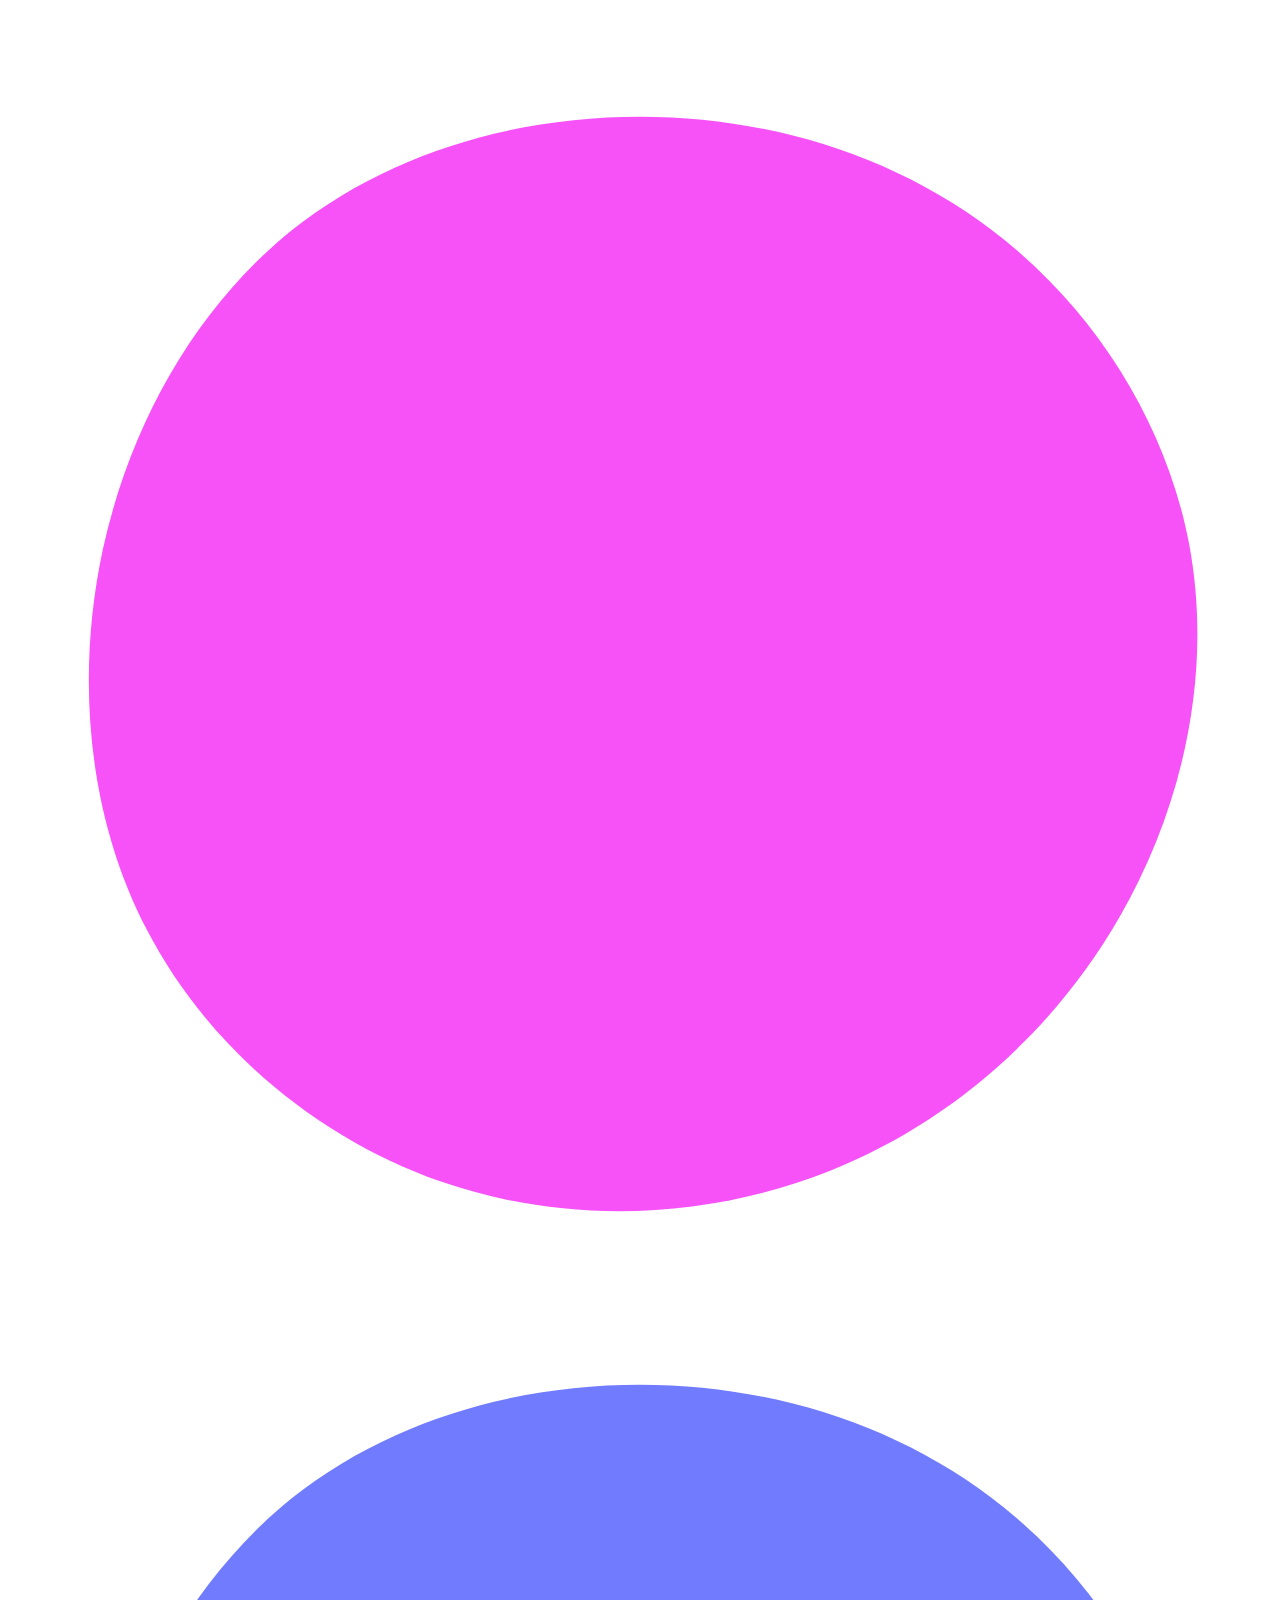
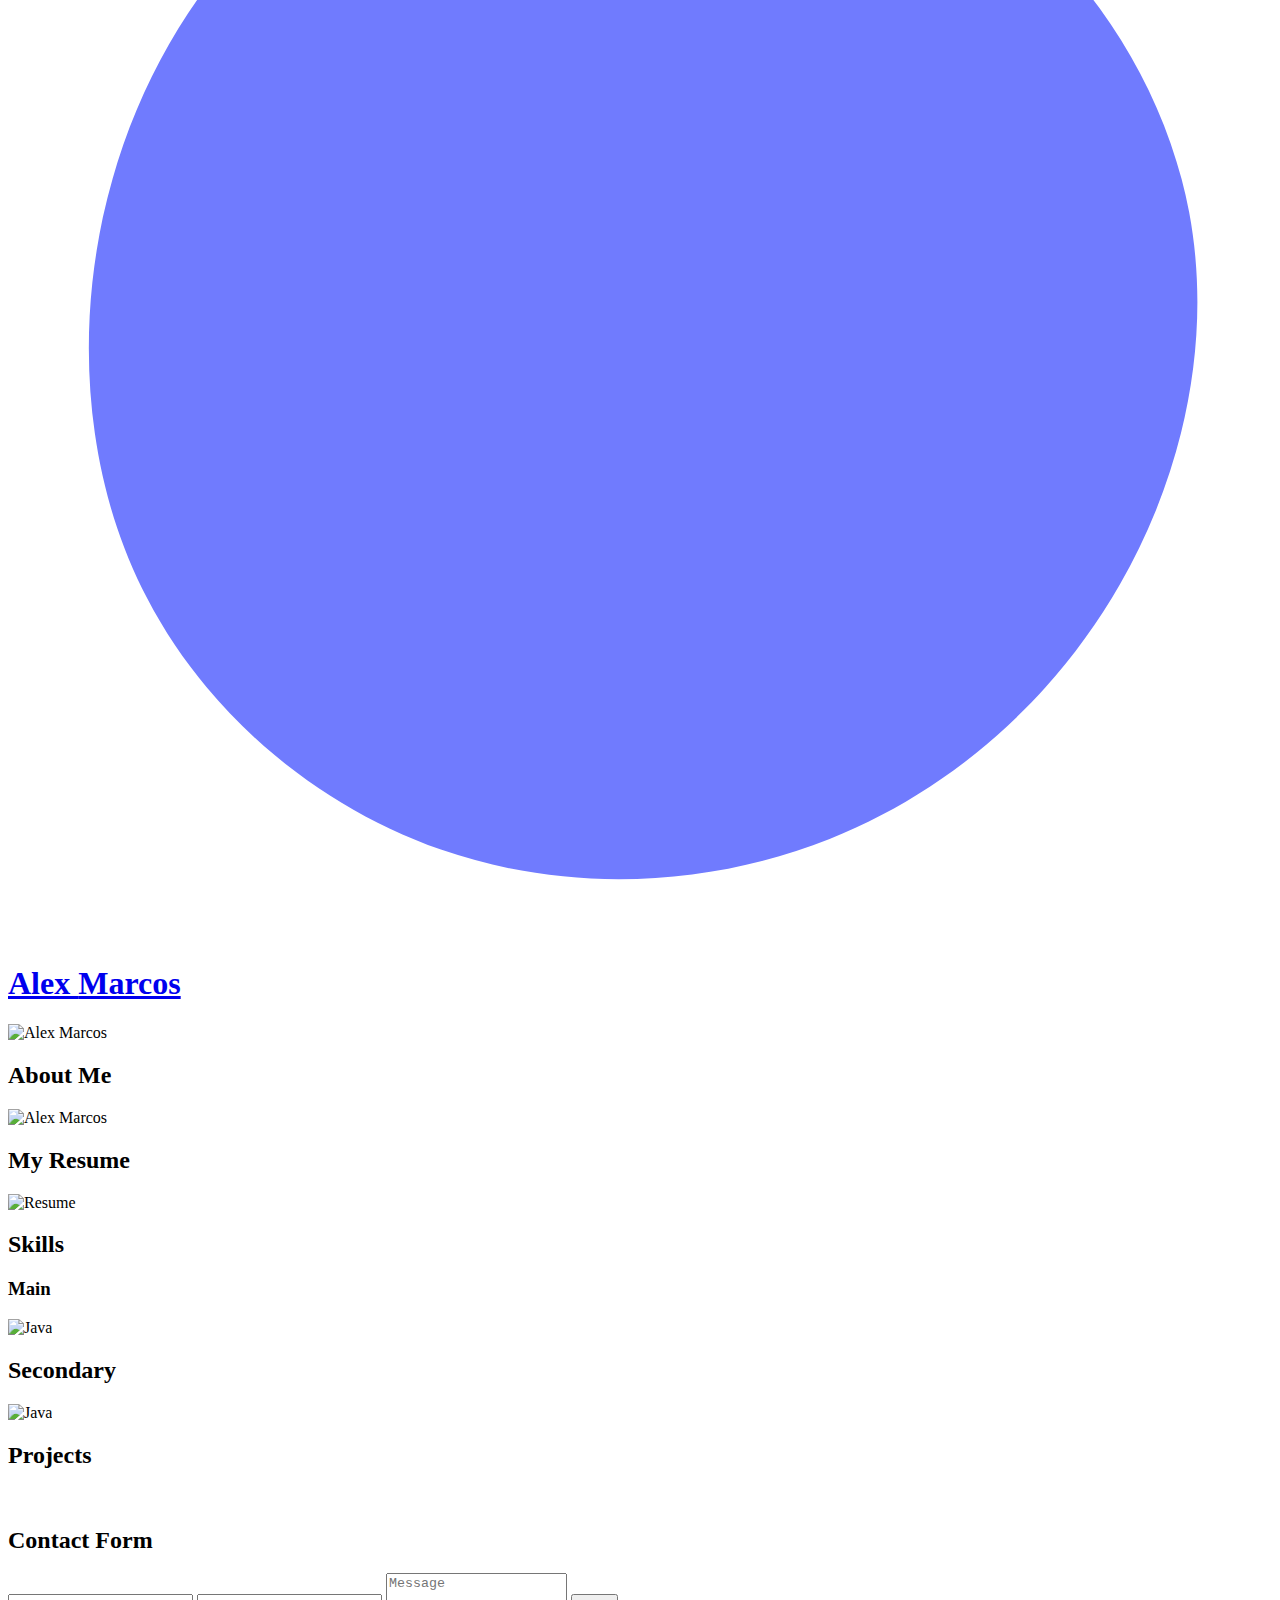
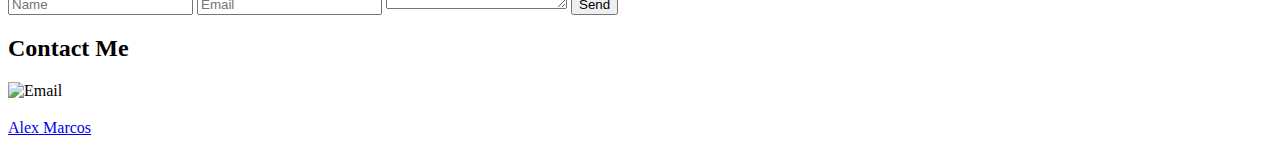
==== src/main/resources/templates/english.html @ c03e207b "Español e Inglés" ====
<!DOCTYPE html>
<html lang="en" xmlns:th="http://www.thymeleaf.org">
<head>
    <meta charset="UTF-8">
    <title>Alex Marcos</title>
    <link th:href="@{/css/style.css}" rel="stylesheet">
    <script th:src="@{/js/script.js}"></script>
    <link rel="preconnect" href="https://fonts.googleapis.com">
    <link rel="preconnect" href="https://fonts.gstatic.com" crossorigin>
    <link href="https://fonts.googleapis.com/css2?family=Cabin:wght@400;500;600;700&display=swap" rel="stylesheet">
</head>
<body>
<div class="circles">
    <svg class="circle circle1" viewBox="0 0 200 200" xmlns="http://www.w3.org/2000/svg">
        <path fill="#F652F8"
              d="M55.6,-64.9C71.4,-53,83.2,-34.8,86.9,-15.1C90.6,4.6,86.2,25.9,75.9,43.8C65.6,61.8,49.3,76.3,30,84C10.7,91.7,-11.7,92.6,-31.5,85.7C-51.3,78.8,-68.5,64.2,-78,45.9C-87.5,27.7,-89.3,5.8,-85,-14.3C-80.6,-34.4,-70.1,-52.8,-55,-64.9C-39.8,-77,-19.9,-82.8,0,-82.8C19.9,-82.8,39.8,-76.9,55.6,-64.9Z"
              transform="translate(100 100)"/>
    </svg>
    <svg class="circle circle2" viewBox="0 0 200 200" xmlns="http://www.w3.org/2000/svg">
        <path fill="#707BFE"
              d="M55.6,-64.9C71.4,-53,83.2,-34.8,86.9,-15.1C90.6,4.6,86.2,25.9,75.9,43.8C65.6,61.8,49.3,76.3,30,84C10.7,91.7,-11.7,92.6,-31.5,85.7C-51.3,78.8,-68.5,64.2,-78,45.9C-87.5,27.7,-89.3,5.8,-85,-14.3C-80.6,-34.4,-70.1,-52.8,-55,-64.9C-39.8,-77,-19.9,-82.8,0,-82.8C19.9,-82.8,39.8,-76.9,55.6,-64.9Z"
              transform="translate(100 100)"/>
    </svg>
</div>

<header>
    <div class="header-ico">
        <h1><a href="#landing" title="Alex Marcos" class="header__a">Alex <span>Marcos</span></a></h1>
    </div>
    <div class="header-nav" th:each="navigation : ${navigation}">
        <a href="#about-me" th:text="${navigation.about}"></a>
        <a href="#pdf" th:text="${navigation.resume}"></a>
        <a href="#skills" th:text="${navigation.skills}"></a>
        <a href="#projects" th:text="${navigation.projects}"></a>
        <a href="#contact" th:text="${navigation.contact}"></a>
        <a href="spanish" class="nav-button" th:text="${navigation.language}"></a>
    </div>
</header>

<main class="main">

    <section class="landing" id="landing">
        <div class="landing-text">
            <h3 class="landing-text-subtitle" th:text="${inicio.subtitle}"></h3>
            <h1 class="landing-text-title" th:text="${inicio.title}"></h1>
            <p class="landing-text-description" th:text="${inicio.description}"></p>
            <div class="landing-buttons">
                <a href="#about-me" class="landing-button" th:text="${inicio.button1}"></a>
                <a href="#contact" class="landing-button-border" th:text="${inicio.button2}"></a>
            </div>
        </div>
        <div class="landing-img">
            <img th:src="${inicio.image}" alt="Alex Marcos">
        </div>
    </section>

    <section class="about-me" id="about-me">
        <h2 class="about-me-title">About Me</h2>
        <div class="about-me-container">
            <div class="about-me-img">
                <img th:src="${aboutme.image}" alt="Alex Marcos">
            </div>
            <div class="about-me-text">
                <p class="about-me-text-description" th:text="${aboutme.description}"></p>
            </div>
        </div>
    </section>

    <section class="pdf" id="pdf">
        <h2 class="pdf-title">My Resume</h2>
        <div class="pdf-container">
            <div class="pdf-img">
                <img th:src="${curriculum.img}" alt="Resume">
            </div>
            <div class="pdf-text">
                <p class="pdf-text-description" th:text="${curriculum.description}"></p>
                <a th:href="@{/downloadFile(id=${curriculum.id})}" class="pdf-button" th:text="${curriculum.buttonText}"></a>
            </div>
        </div>
    </section>

    <section class="skills" id="skills">
        <h2 class="skills-title">Skills</h2>
        <h3 class="skills-subtitle">Main</h3>
        <div class="skills-container-main">
            <div class="skills-card" th:each="skillMain : ${skillmain}">
                <img th:src="${skillMain.image}" alt="Java">
                <h3 th:text="${skillMain.title}"></h3>
                <p th:text="${skillMain.imageDescription}"></p>
            </div>
        </div>
        <h2 class="skills-subtitle">Secondary</h2>
        <div class="skills-container-secondary">
            <div class="skills-card" th:each="skillsSecondary : ${skillsecondary}">
                <img th:src="${skillsSecondary.image}" alt="Java">
                <h3 th:text="${skillsSecondary.title}"></h3>
                <p th:text="${skillsSecondary.imageDescription}"></p>
            </div>
        </div>
    </section>

    <section class="projects" id="projects">
        <h2 class="projects-tittle">Projects</h2>
        <div class="projects-container">
            <div class="projects-card" th:each="project : ${project}">
                <img th:src="${project.image}" th:alt="${project.title}">
                <h3 th:text="${project.title}"></h3>
                <p th:text="${project.description}"></p>
            </div>
        </div>
    </section>

    <section class="form-contact" id="contact">
        <h2 class="form-contact-title">Contact Form</h2>
        <form action="/saveUser" method="post">
            <label class="form-contact-input">
                <input type="text" name="name" placeholder="Name" required>
            </label>
            <label class="form-contact-input">
                <input type="email" name="email" placeholder="Email" required>
            </label>
            <label class="form-contact-input">
                <textarea name="message" placeholder="Message" required></textarea>
            </label>
            <label class="form-contact-input">
                <button class="form-contacto-btn" type="submit">Send</button>
            </label>
        </form>
    </section>

    <footer class="contact">
        <h2 class="contact-title">Contact Me</h2>
        <div class="contact-container">
            <div class="contact-card" th:each="contact : ${contact}" th:attr="data-link=${contact.link}"
                 onclick="redirigir(this.getAttribute('data-link'))" style="cursor:pointer;">
                <img th:src="${contact.img}" alt="Email">
                <h3 th:text="${contact.text}"></h3>
            </div>
        </div>
        <div class="footer-nav" th:each="navigation : ${navigation}">
            <a href="#landing">Alex <span>Marcos</span></a>
            <a href="#about-me" th:text="${navigation.about}"></a>
            <a href="#pdf" th:text="${navigation.resume}"></a>
            <a href="#skills" th:text="${navigation.skills}"></a>
            <a href="#projects" th:text="${navigation.projects}"></a>
            <a href="#contact" th:text="${navigation.contact}"></a>
            <a href="spanish" class="nav-button" th:text="${navigation.language}"></a>
        </div>
    </footer>

</main>
</body>
</html>
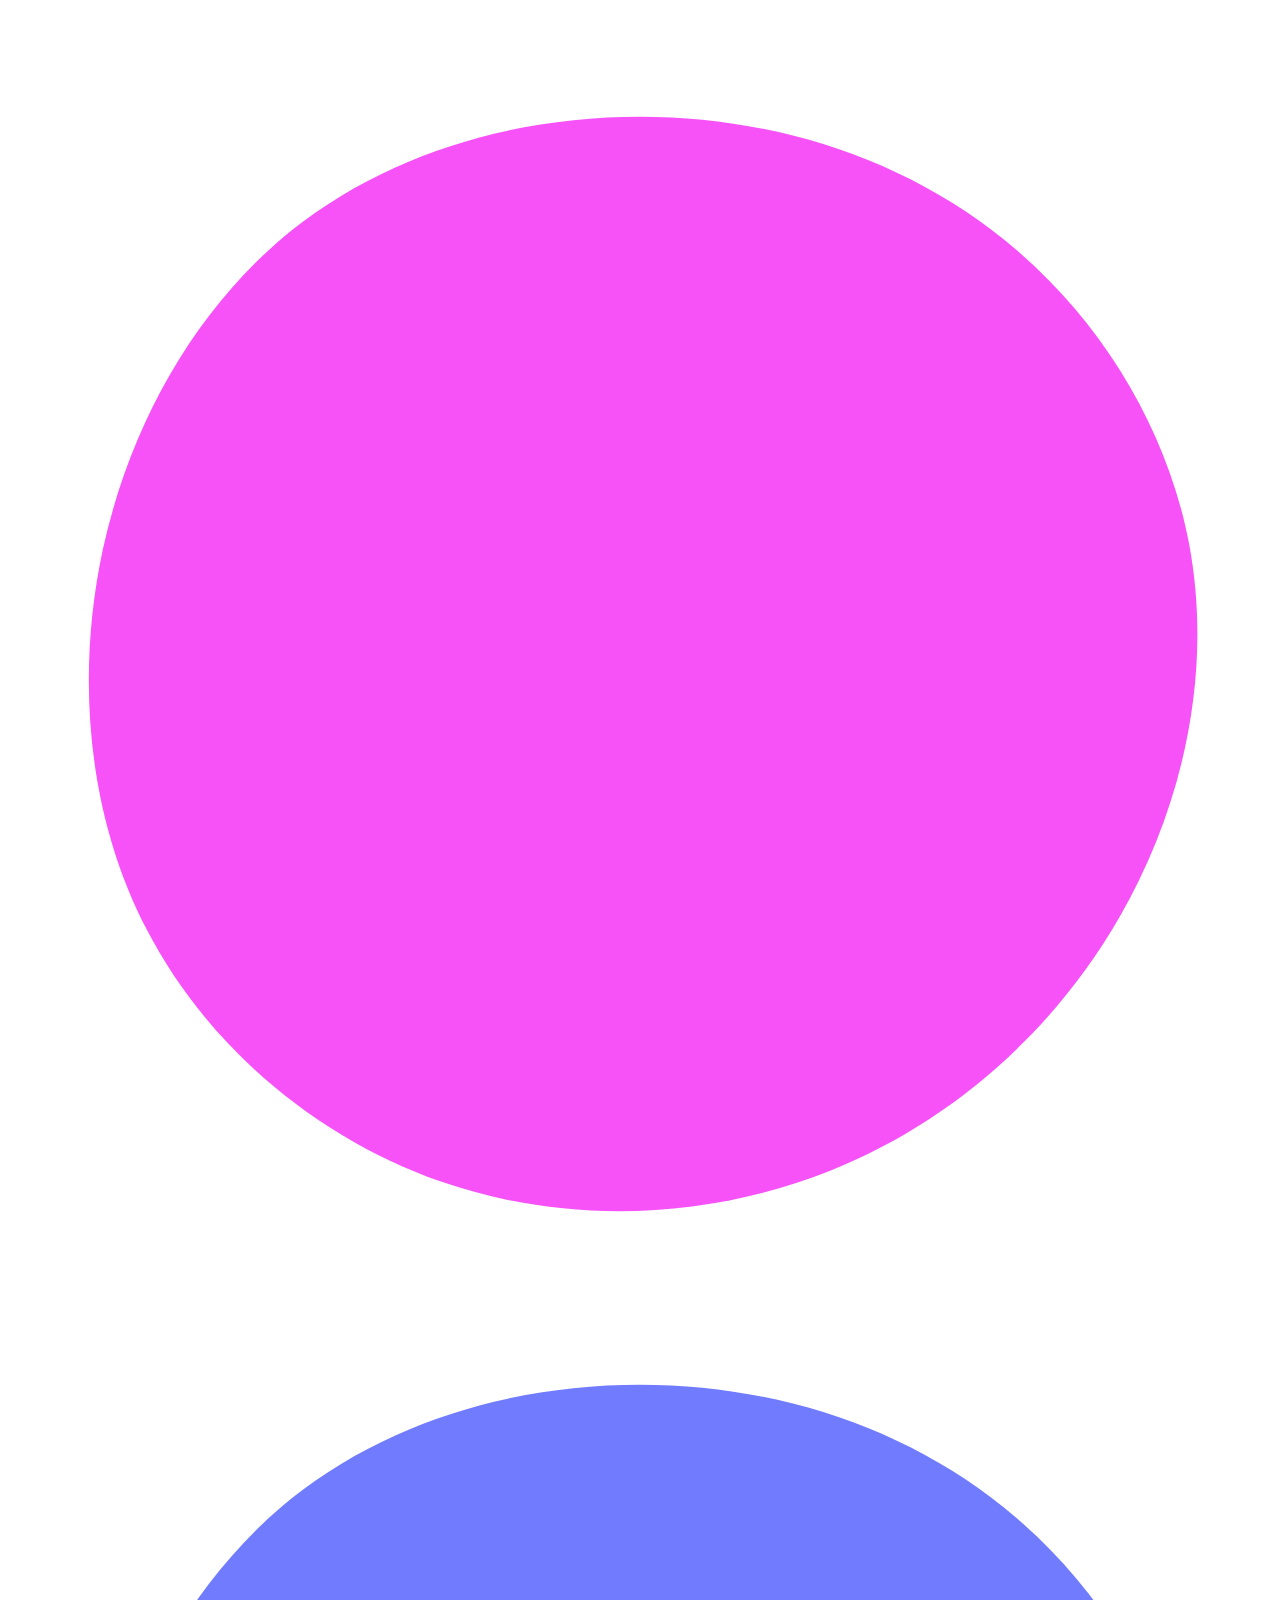
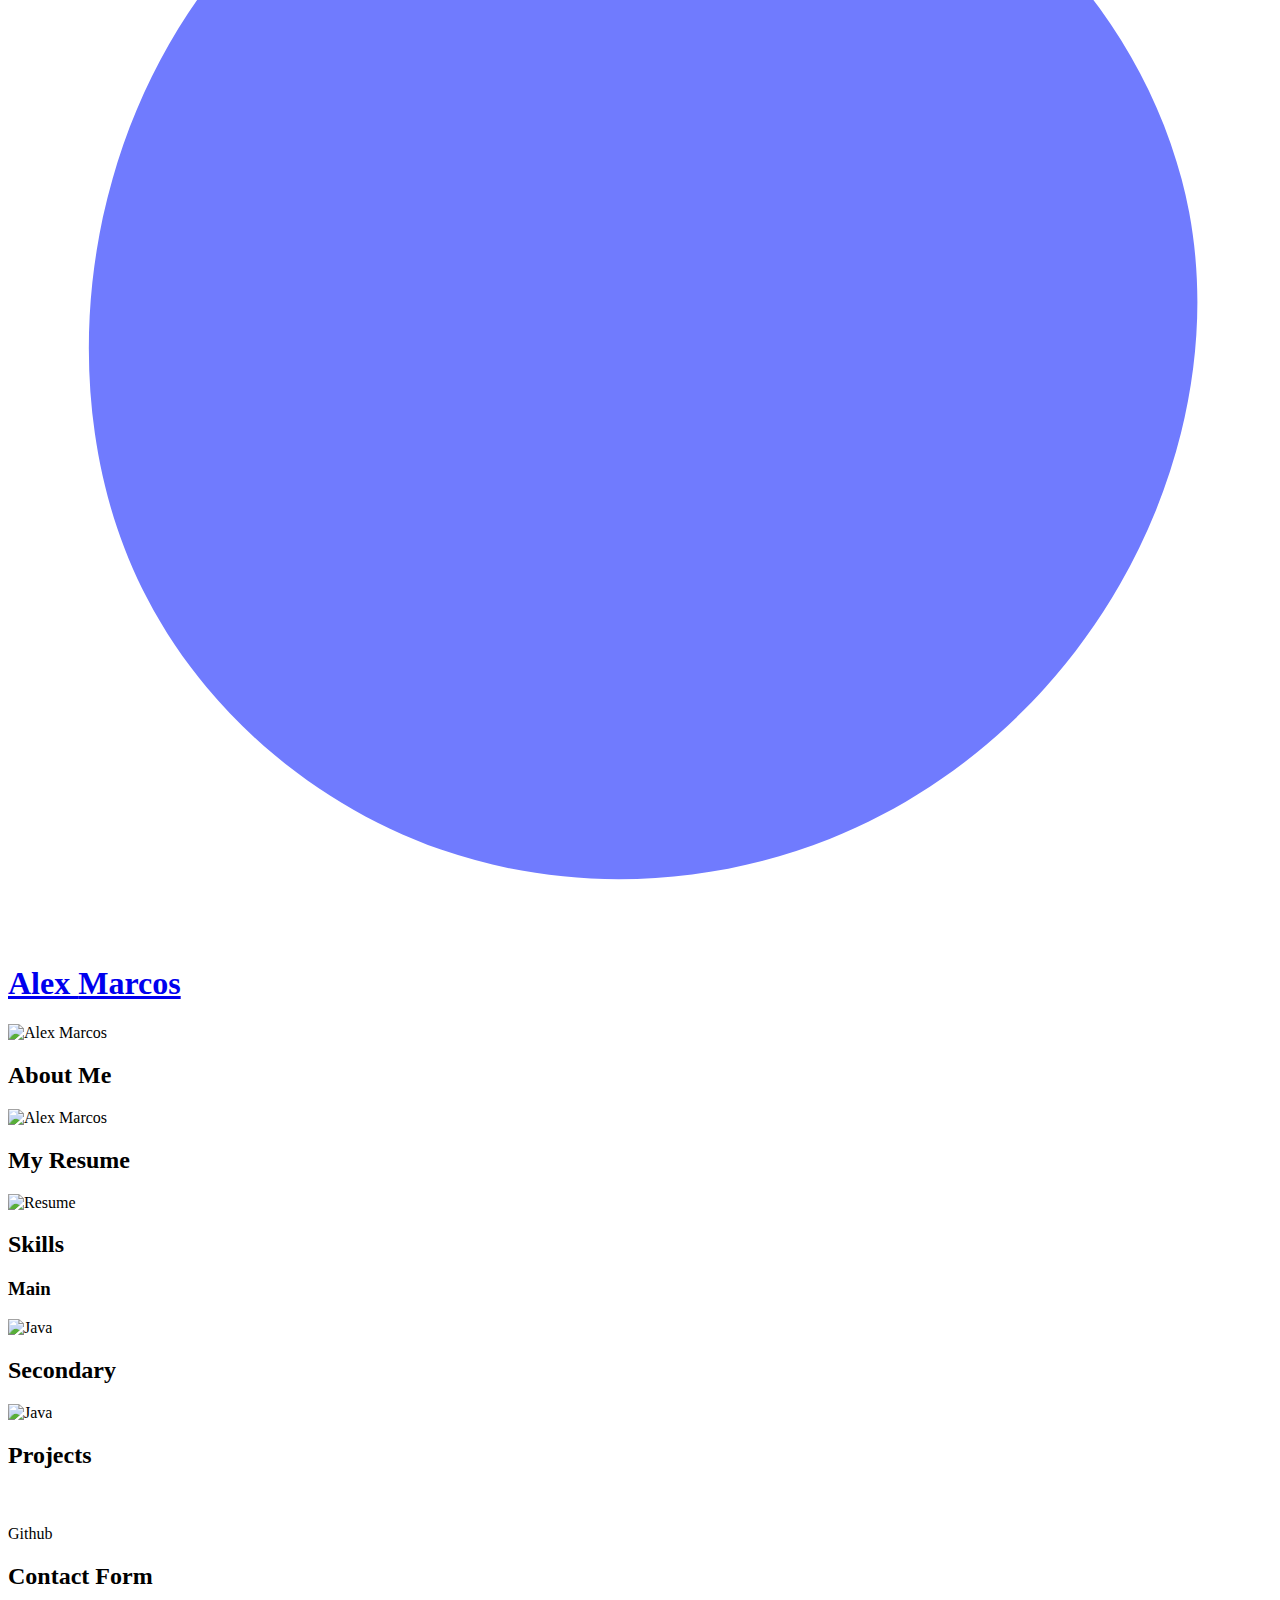
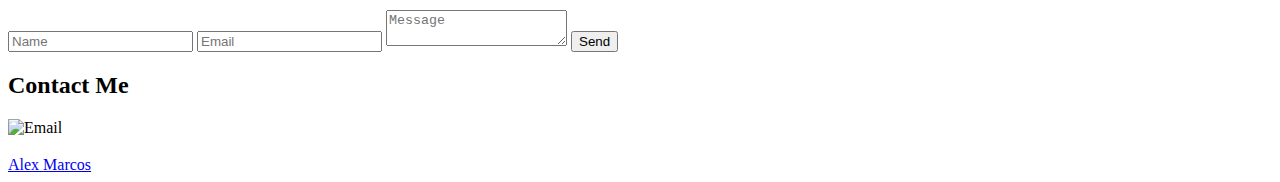
==== commit f24d5322: "Responsive" ====
--- a/src/main/resources/templates/english.html
+++ b/src/main/resources/templates/english.html
@@ -2,6 +2,8 @@
 <html lang="en" xmlns:th="http://www.thymeleaf.org">
 <head>
     <meta charset="UTF-8">
+    <meta name="viewport"
+          content="width=device-width, initial-scale=1.0, maximum-scale=1.0, user-scalable=no, viewport-fit=cover">
     <title>Alex Marcos</title>
     <link th:href="@{/css/style.css}" rel="stylesheet">
     <script th:src="@{/js/script.js}"></script>
@@ -45,7 +47,7 @@
             <h1 class="landing-text-title" th:text="${inicio.title}"></h1>
             <p class="landing-text-description" th:text="${inicio.description}"></p>
             <div class="landing-buttons">
-                <a href="#about-me" class="landing-button" th:text="${inicio.button1}"></a>
+                <a href="#pdf" class="landing-button" th:text="${inicio.button1}"></a>
                 <a href="#contact" class="landing-button-border" th:text="${inicio.button2}"></a>
             </div>
         </div>
@@ -74,7 +76,8 @@
             </div>
             <div class="pdf-text">
                 <p class="pdf-text-description" th:text="${curriculum.description}"></p>
-                <a th:href="@{/downloadFile(id=${curriculum.id})}" class="pdf-button" th:text="${curriculum.buttonText}"></a>
+                <a th:href="@{/downloadFile(id=${curriculum.id})}" class="pdf-button"
+                   th:text="${curriculum.buttonText}"></a>
             </div>
         </div>
     </section>
@@ -103,9 +106,14 @@
         <h2 class="projects-tittle">Projects</h2>
         <div class="projects-container">
             <div class="projects-card" th:each="project : ${project}">
-                <img th:src="${project.image}" th:alt="${project.title}">
+                <div class="projects-card-img">
+                    <img th:src="${project.image}" th:alt="${project.title}">
+                </div>
                 <h3 th:text="${project.title}"></h3>
-                <p th:text="${project.description}"></p>
+                <div class="projects-card-text">
+                    <p th:text="${project.description}"></p>
+                </div>
+                <a th:href="${project.link}">Github</a>
             </div>
         </div>
     </section>
